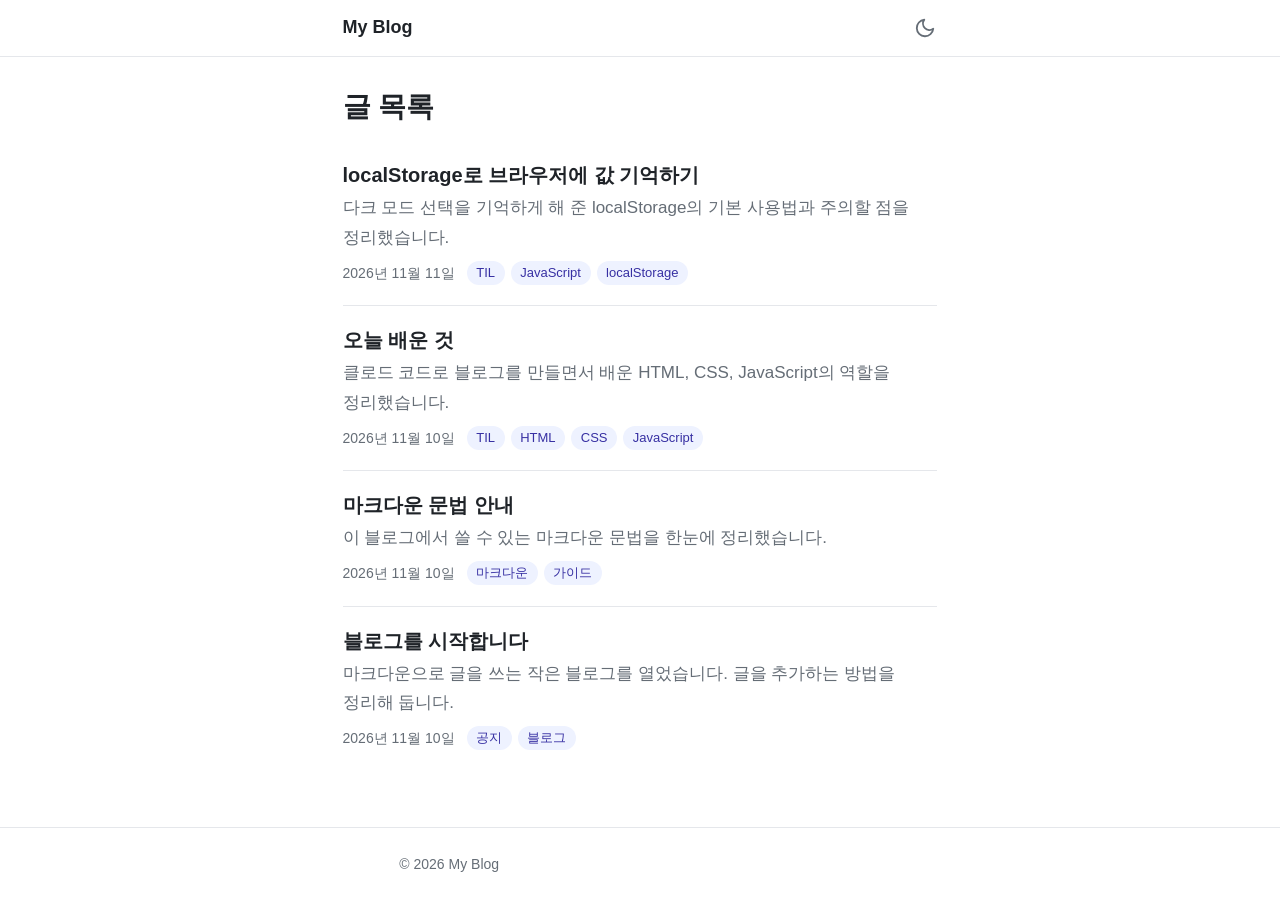
==== index.html @ 42dbb81b "블로그 초기 버전 완성 Co-Authored-By: Claude Opus 5.5 <noreply@anthropic.com>" ====
<!DOCTYPE html>
<html lang="ko">
<head>
  <script>
    // 화면 깜빡임 방지: CSS보다 먼저 테마를 적용
    (function () {
      var saved = null;
      try { saved = localStorage.getItem('theme'); } catch (e) {}
      var dark = window.matchMedia('(prefers-color-scheme: dark)').matches;
      document.documentElement.dataset.theme = saved || (dark ? 'dark' : 'light');
    })();
  </script>
  <meta charset="UTF-8">
  <meta name="viewport" content="width=device-width, initial-scale=1">
  <meta name="description" content="마크다운으로 쓰는 개인 블로그">
  <title>My Blog</title>
  <link rel="stylesheet" href="css/style.css">
</head>
<body>
  <header class="site-header">
    <div class="container header-inner">
      <a class="site-title" href="index.html">My Blog</a>
      <button class="theme-toggle" type="button" aria-label="다크 모드로 전환">
        <svg class="icon-sun" viewBox="0 0 24 24" aria-hidden="true"><circle cx="12" cy="12" r="4"/><path d="M12 2v2M12 20v2M4.93 4.93l1.41 1.41M17.66 17.66l1.41 1.41M2 12h2M20 12h2M4.93 19.07l1.41-1.41M17.66 6.34l1.41-1.41"/></svg>
        <svg class="icon-moon" viewBox="0 0 24 24" aria-hidden="true"><path d="M21 12.79A9 9 0 1 1 11.21 3 7 7 0 0 0 21 12.79z"/></svg>
      </button>
    </div>
  </header>

  <main class="container">
    <h1 class="page-title">글 목록</h1>
    <ul class="post-list" aria-live="polite"></ul>
    <p class="status-message" hidden></p>
  </main>

  <footer class="site-footer">
    <div class="container">© 2026 My Blog</div>
  </footer>

  <script type="module" src="js/theme.js"></script>
  <script type="module" src="js/list.js"></script>
</body>
</html>
---- css/style.css ----
/* ===== 테마 변수 ===== */
:root {
  --bg: #ffffff;
  --text: #1f2328;
  --text-muted: #656d76;
  --accent: #2563eb;
  --border: #e5e7eb;
  --code-bg: #f6f8fa;
  --tag-bg: #eef2ff;
  --tag-text: #3730a3;

  --font-sans: -apple-system, BlinkMacSystemFont, "Pretendard", "Apple SD Gothic Neo",
    "Noto Sans KR", "Malgun Gothic", sans-serif;
  --font-mono: ui-monospace, "SF Mono", Consolas, "Liberation Mono", "D2Coding",
    "Apple SD Gothic Neo", "Malgun Gothic", "Noto Sans KR", monospace;

  color-scheme: light;
}

[data-theme="dark"] {
  --bg: #0d1117;
  --text: #e6edf3;
  --text-muted: #8b949e;
  --accent: #60a5fa;
  --border: #30363d;
  --code-bg: #161b22;
  --tag-bg: #1e293b;
  --tag-text: #bfdbfe;

  color-scheme: dark;
}

/* ===== 기본 ===== */
*,
*::before,
*::after {
  box-sizing: border-box;
}

html {
  -webkit-text-size-adjust: 100%;
}

body {
  margin: 0;
  min-height: 100vh;
  display: flex;
  flex-direction: column;
  background-color: var(--bg);
  color: var(--text);
  font-family: var(--font-sans);
  font-size: 1.0625rem;
  line-height: 1.75;
  word-break: keep-all;
  overflow-wrap: break-word;
  transition: background-color 0.2s ease, color 0.2s ease;
}

@media (prefers-reduced-motion: reduce) {
  body {
    transition: none;
  }
}

img {
  max-width: 100%;
  height: auto;
}

a {
  color: var(--accent);
  text-underline-offset: 0.2em;
}

a:hover {
  text-decoration-thickness: 2px;
}

:focus-visible {
  outline: 2px solid var(--accent);
  outline-offset: 2px;
}

.container {
  width: 100%;
  max-width: 68ch;
  margin-inline: auto;
  padding-inline: 1rem;
}

@media (min-width: 768px) {
  .container {
    padding-inline: 1.5rem;
  }
}

main.container {
  flex: 1;
  padding-block: 2rem 3rem;
}

/* ===== 헤더 / 푸터 ===== */
.site-header {
  border-bottom: 1px solid var(--border);
}

.header-inner {
  display: flex;
  align-items: center;
  justify-content: space-between;
  min-height: 3.5rem;
}

.site-title {
  color: var(--text);
  font-weight: 700;
  font-size: 1.125rem;
  text-decoration: none;
  padding-block: 0.5rem;
}

.theme-toggle {
  display: inline-flex;
  align-items: center;
  justify-content: center;
  width: 44px;
  height: 44px;
  margin-right: -10px;
  padding: 0;
  border: 0;
  border-radius: 50%;
  background: transparent;
  color: var(--text-muted);
  cursor: pointer;
}

.theme-toggle:hover {
  color: var(--text);
  background-color: var(--code-bg);
}

.theme-toggle svg {
  width: 22px;
  height: 22px;
  fill: none;
  stroke: currentColor;
  stroke-width: 2;
  stroke-linecap: round;
  stroke-linejoin: round;
}

/* 라이트 모드에선 달(→다크로), 다크 모드에선 해(→라이트로) 아이콘 */
.icon-sun { display: none; }
[data-theme="dark"] .icon-sun { display: block; }
[data-theme="dark"] .icon-moon { display: none; }

.site-footer {
  border-top: 1px solid var(--border);
  padding-block: 1.5rem;
  color: var(--text-muted);
  font-size: 0.875rem;
}

/* ===== 글 목록 ===== */
.page-title {
  font-size: 1.75rem;
  line-height: 1.3;
  margin: 0 0 1rem;
}

.post-list {
  list-style: none;
  margin: 0;
  padding: 0;
}

.post-item {
  border-bottom: 1px solid var(--border);
}

.post-item:last-child {
  border-bottom: 0;
}

.post-link {
  display: block;
  padding-block: 1.25rem;
  color: inherit;
  text-decoration: none;
}

.post-link:hover .post-item-title {
  color: var(--accent);
}

.post-item-title {
  margin: 0 0 0.25rem;
  font-size: 1.25rem;
  line-height: 1.4;
}

.post-item-desc {
  margin: 0.25rem 0 0.5rem;
  color: var(--text-muted);
}

.post-meta {
  display: flex;
  flex-wrap: wrap;
  align-items: center;
  gap: 0.5rem 0.75rem;
  color: var(--text-muted);
  font-size: 0.875rem;
}

.tag-list {
  display: flex;
  flex-wrap: wrap;
  gap: 0.375rem;
  list-style: none;
  margin: 0;
  padding: 0;
}

.tag-list:empty {
  display: none;
}

.tag {
  padding: 0.1rem 0.6rem;
  border-radius: 999px;
  background-color: var(--tag-bg);
  color: var(--tag-text);
  font-size: 0.8125rem;
  line-height: 1.6;
}

.status-message {
  color: var(--text-muted);
  text-align: center;
  padding-block: 2rem;
}

/* ===== 글 상세 ===== */
.post-header {
  margin-bottom: 2rem;
  padding-bottom: 1.25rem;
  border-bottom: 1px solid var(--border);
}

.post-title {
  margin: 0 0 0.75rem;
  font-size: 1.875rem;
  line-height: 1.3;
}

@media (min-width: 768px) {
  .post-title {
    font-size: 2.25rem;
  }
}

.post-nav {
  margin-top: 3rem;
  padding-top: 1.5rem;
  border-top: 1px solid var(--border);
}

.post-nav a {
  display: inline-block;
  padding-block: 0.6rem;
}

/* ===== 마크다운 본문 ===== */
.markdown-body > :first-child {
  margin-top: 0;
}

.markdown-body h1,
.markdown-body h2,
.markdown-body h3,
.markdown-body h4,
.markdown-body h5,
.markdown-body h6 {
  margin: 2em 0 0.75em;
  line-height: 1.35;
  scroll-margin-top: 1rem;
}

.markdown-body h1 { font-size: 1.75em; }
.markdown-body h2 {
  font-size: 1.45em;
  padding-bottom: 0.3em;
  border-bottom: 1px solid var(--border);
}
.markdown-body h3 { font-size: 1.2em; }
.markdown-body h4 { font-size: 1.05em; }
.markdown-body h5,
.markdown-body h6 { font-size: 1em; color: var(--text-muted); }

.markdown-body p,
.markdown-body ul,
.markdown-body ol,
.markdown-body blockquote,
.markdown-body pre,
.markdown-body .table-wrapper {
  margin: 0 0 1.25em;
}

.markdown-body ul,
.markdown-body ol {
  padding-left: 1.5em;
}

.markdown-body li + li {
  margin-top: 0.25em;
}

.markdown-body li > ul,
.markdown-body li > ol {
  margin: 0.25em 0 0;
}

.markdown-body blockquote {
  padding: 0.25em 1em;
  border-left: 4px solid var(--border);
  color: var(--text-muted);
}

.markdown-body blockquote > :last-child {
  margin-bottom: 0;
}

.markdown-body code {
  font-family: var(--font-mono);
  font-size: 0.875em;
  padding: 0.15em 0.4em;
  border-radius: 6px;
  background-color: var(--code-bg);
  word-break: break-word;
}

.markdown-body pre {
  overflow-x: auto;
  padding: 1rem;
  border: 1px solid var(--border);
  border-radius: 8px;
  background-color: var(--code-bg);
  line-height: 1.55;
}

.markdown-body pre code {
  padding: 0;
  background: none;
  font-size: 0.875rem;
  word-break: normal;
  white-space: pre;
}

.markdown-body hr {
  height: 1px;
  margin: 2.5em 0;
  border: 0;
  background-color: var(--border);
}

.markdown-body img {
  display: block;
  margin-inline: auto;
  border-radius: 8px;
}

.markdown-body .table-wrapper {
  overflow-x: auto;
}

.markdown-body table {
  width: 100%;
  border-collapse: collapse;
  font-size: 0.9375em;
  word-break: normal;
}

.markdown-body th,
.markdown-body td {
  padding: 0.5em 0.75em;
  border: 1px solid var(--border);
  white-space: nowrap;
}

.markdown-body th {
  background-color: var(--code-bg);
  font-weight: 600;
}
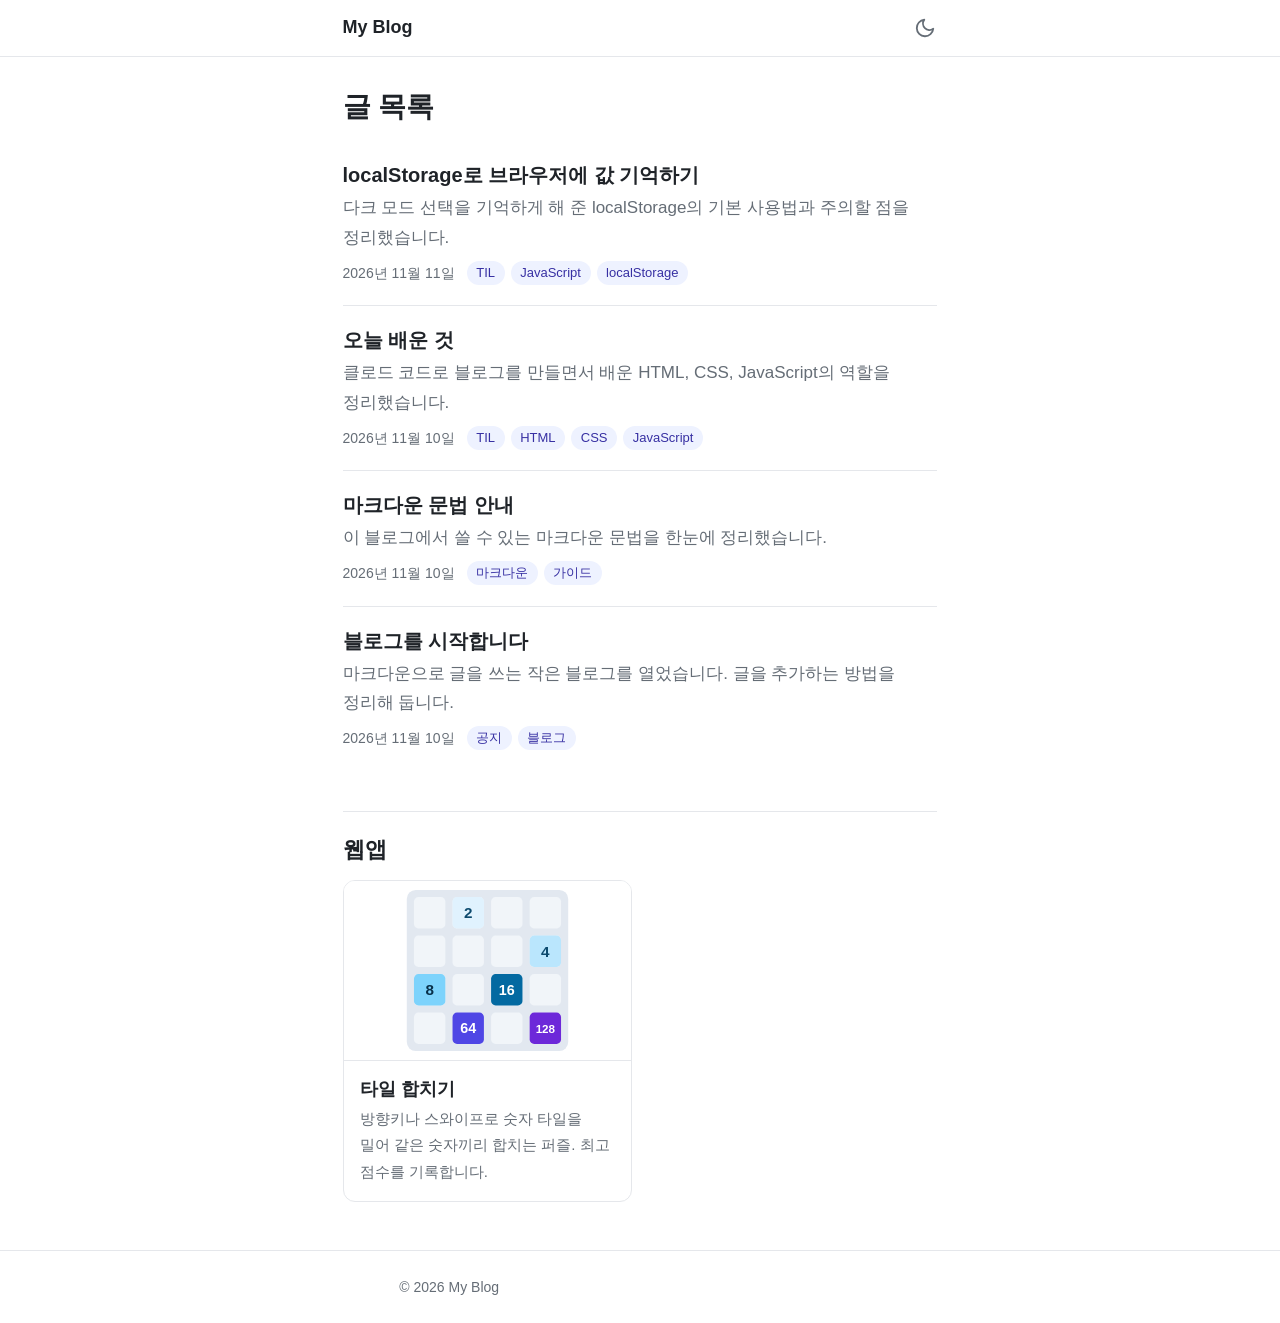
==== commit a59ee60f: "타일 합치기 웹앱 추가 및 메인에 카드 연결 - apps/tile-merge: 슬라이딩 숫자 타일 퍼즐 (점수판, 최고 점수, 스와이프, 다크 모드) - spec.md(계획), r" ====
--- a/index.html
+++ b/index.html
@@ -31,6 +31,21 @@
     <h1 class="page-title">글 목록</h1>
     <ul class="post-list" aria-live="polite"></ul>
     <p class="status-message" hidden></p>
+
+    <section class="app-section" aria-labelledby="app-section-title">
+      <h2 class="section-title" id="app-section-title">웹앱</h2>
+      <ul class="app-list">
+        <li>
+          <a class="app-card" href="apps/tile-merge/">
+            <img class="app-card-preview" src="apps/tile-merge/preview.svg" alt="" width="320" height="200" loading="lazy">
+            <div class="app-card-body">
+              <h3 class="app-card-title">타일 합치기</h3>
+              <p class="app-card-desc">방향키나 스와이프로 숫자 타일을 밀어 같은 숫자끼리 합치는 퍼즐. 최고 점수를 기록합니다.</p>
+            </div>
+          </a>
+        </li>
+      </ul>
+    </section>
   </main>
 
   <footer class="site-footer">
--- a/css/style.css
+++ b/css/style.css
@@ -204,6 +204,78 @@
   color: var(--text-muted);
 }
 
+/* ===== 웹앱 카드 ===== */
+.app-section {
+  margin-top: 2.5rem;
+  padding-top: 1.5rem;
+  border-top: 1px solid var(--border);
+}
+
+.section-title {
+  font-size: 1.375rem;
+  line-height: 1.3;
+  margin: 0 0 1rem;
+}
+
+.app-list {
+  display: grid;
+  gap: 1rem;
+  list-style: none;
+  margin: 0;
+  padding: 0;
+}
+
+@media (min-width: 768px) {
+  .app-list {
+    grid-template-columns: repeat(2, 1fr);
+  }
+}
+
+.app-card {
+  display: block;
+  height: 100%;
+  overflow: hidden;
+  border: 1px solid var(--border);
+  border-radius: 0.75rem;
+  color: inherit;
+  text-decoration: none;
+}
+
+.app-card:hover,
+.app-card:focus-visible {
+  border-color: var(--accent);
+}
+
+.app-card:hover .app-card-title {
+  color: var(--accent);
+}
+
+.app-card-preview {
+  display: block;
+  width: 100%;
+  height: auto;
+  aspect-ratio: 16 / 10;
+  object-fit: cover;
+  background: var(--code-bg);
+  border-bottom: 1px solid var(--border);
+}
+
+.app-card-body {
+  padding: 1rem;
+}
+
+.app-card-title {
+  margin: 0 0 0.25rem;
+  font-size: 1.125rem;
+  line-height: 1.4;
+}
+
+.app-card-desc {
+  margin: 0;
+  color: var(--text-muted);
+  font-size: 0.9375rem;
+}
+
 .post-meta {
   display: flex;
   flex-wrap: wrap;
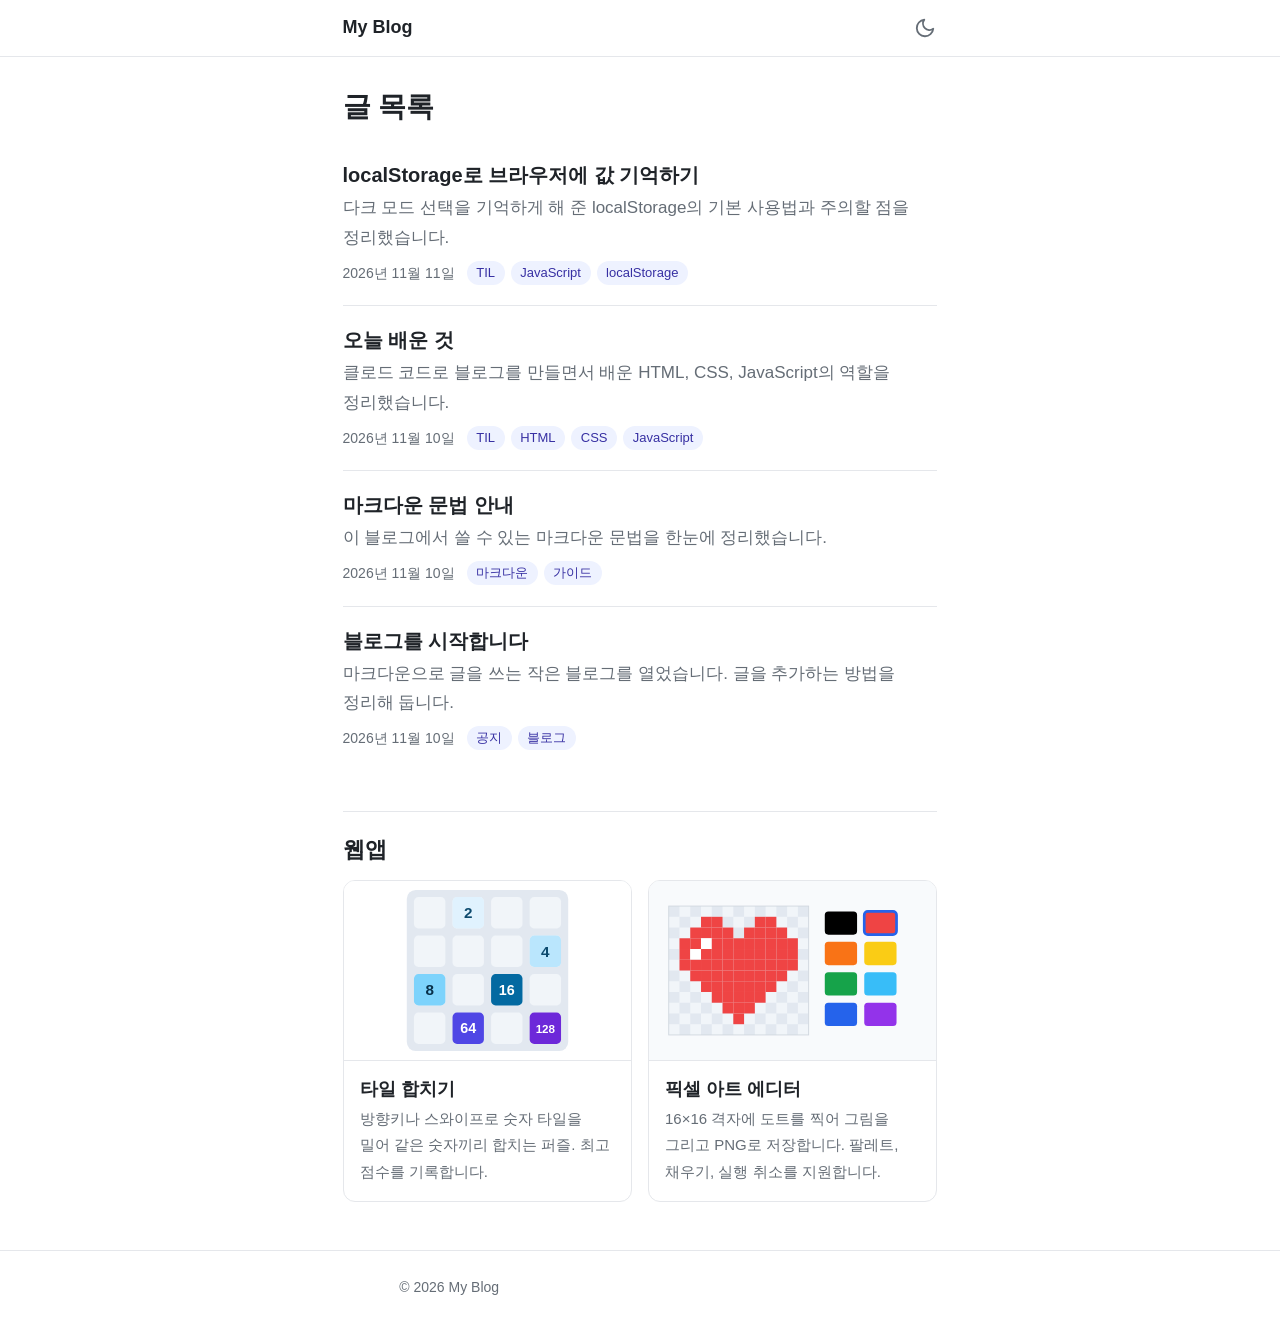
==== commit 480a90da: "픽셀 아트 에디터 웹앱 추가 및 메인에 카드 연결 - apps/pixel-editor: 16x16 도트 그리기, 16색 팔레트와 사용자 지정 색,   펜/지우개/채우기, 실행 취소" ====
--- a/index.html
+++ b/index.html
@@ -44,6 +44,15 @@
             </div>
           </a>
         </li>
+        <li>
+          <a class="app-card" href="apps/pixel-editor/">
+            <img class="app-card-preview" src="apps/pixel-editor/preview.svg" alt="" width="320" height="200" loading="lazy">
+            <div class="app-card-body">
+              <h3 class="app-card-title">픽셀 아트 에디터</h3>
+              <p class="app-card-desc">16×16 격자에 도트를 찍어 그림을 그리고 PNG로 저장합니다. 팔레트, 채우기, 실행 취소를 지원합니다.</p>
+            </div>
+          </a>
+        </li>
       </ul>
     </section>
   </main>
